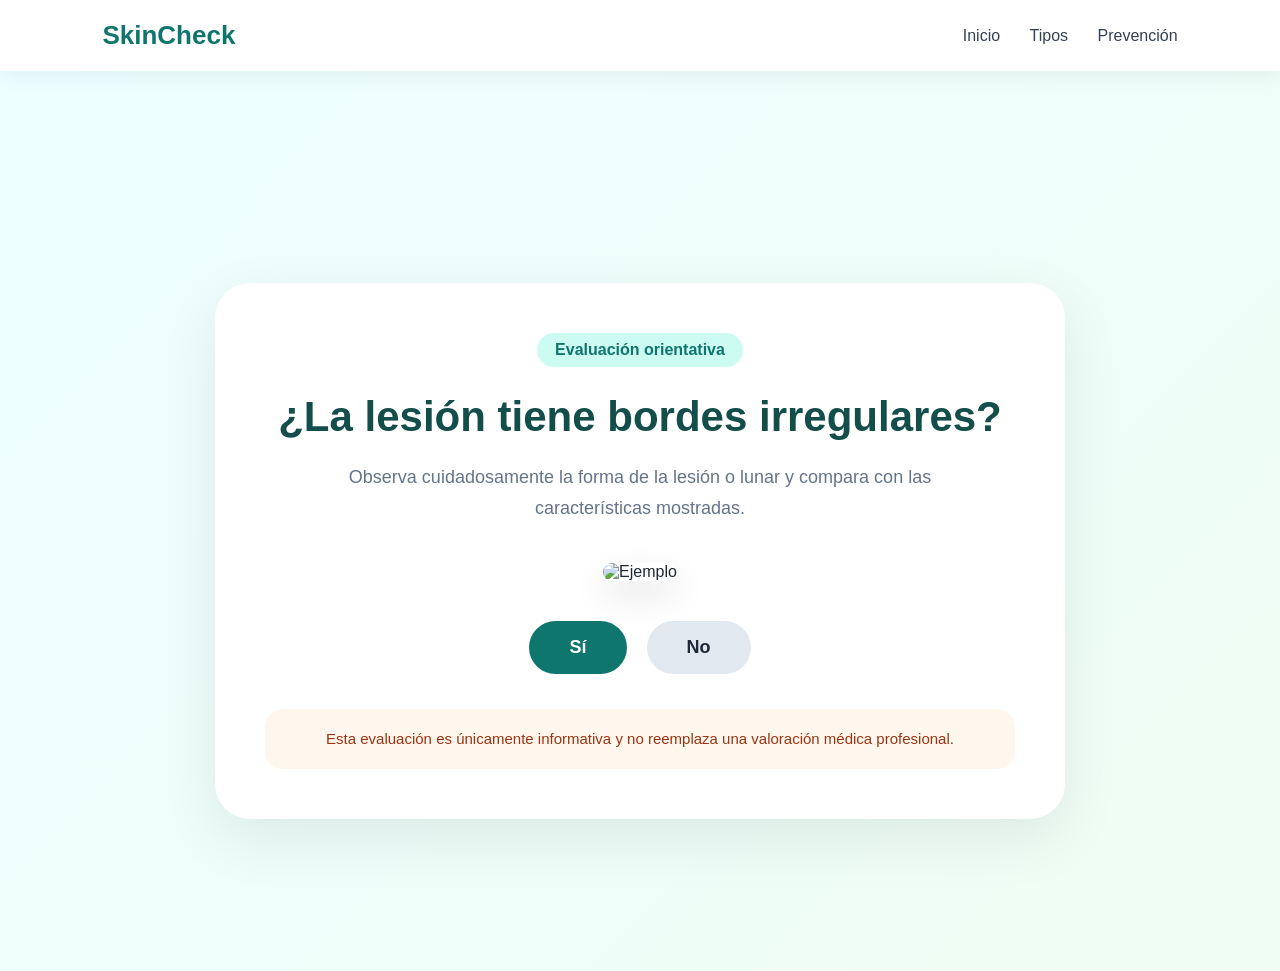
==== preguntas.html @ 2739abb2 "Codigo_Proyecto17-09" ====
<!DOCTYPE html>
<html lang="es">
<head>
    <meta charset="UTF-8">
    <title>Orientación | SkinCheck</title>

    <link rel="stylesheet" href="estilos.css">
</head>

<body>

    <header class="header">
        <div class="logo">SkinCheck</div>

        <nav>
            <a href="index.html">Inicio</a>
            <a href="index.html#tipos">Tipos</a>
            <a href="index.html#prevencion">Prevención</a>
        </nav>
    </header>

    <section class="preguntas-section">

        <div class="pregunta-card">

            <span class="paso">Evaluación orientativa</span>

            <h1 id="pregunta">
                ¿La lesión tiene bordes irregulares?
            </h1>

            <p class="descripcion-pregunta">
                Observa cuidadosamente la forma de la lesión o lunar y compara
                con las características mostradas.
            </p>

            <div class="imagen-contenedor">
                <img id="imagen" src="img/ejemplo1.jpg" alt="Ejemplo">
            </div>

            <div class="botones-respuesta">
                <button class="btn-si" onclick="responder('si')">
                    Sí
                </button>

                <button class="btn-no" onclick="responder('no')">
                    No
                </button>
            </div>

            <div class="aviso">
                Esta evaluación es únicamente informativa y no reemplaza
                una valoración médica profesional.
            </div>

        </div>

    </section>

    <script src="script.js"></script>

</body>
</html>
---- estilos.css ----
* {
    margin: 0;
    padding: 0;
    box-sizing: border-box;
}

body {
    font-family: 'Segoe UI', Arial, sans-serif;
    background: #f4fbf9;
    color: #1f2933;
}

.header {
    width: 100%;
    padding: 20px 8%;
    display: flex;
    justify-content: space-between;
    align-items: center;
    background: white;
    box-shadow: 0 4px 20px rgba(0,0,0,0.06);
    position: sticky;
    top: 0;
    z-index: 10;
}

.logo {
    font-size: 26px;
    font-weight: bold;
    color: #0f766e;
}

nav a {
    margin-left: 25px;
    text-decoration: none;
    color: #334155;
    font-weight: 500;
}

.btn-nav {
    background: #0f766e;
    color: white !important;
    padding: 10px 18px;
    border-radius: 30px;
}

.hero {
    min-height: 85vh;
    padding: 80px 8%;
    display: grid;
    grid-template-columns: 1.2fr 0.8fr;
    align-items: center;
    gap: 50px;
    background: linear-gradient(135deg, #ecfeff, #f0fdf4);
}

.etiqueta {
    background: #ccfbf1;
    color: #0f766e;
    padding: 8px 16px;
    border-radius: 30px;
    font-weight: bold;
}

.hero h1 {
    font-size: 58px;
    line-height: 1.1;
    margin: 25px 0;
    color: #134e4a;
}

.hero {
    min-height: 85vh;
    padding: 80px 8%;
    display: grid;
    grid-template-columns: 1.2fr 0.8fr;
    align-items: center;
    gap: 50px;

    background:
        radial-gradient(circle at 85% 20%, rgba(230, 126, 95, 0.18), transparent 30%),
        radial-gradient(circle at 15% 80%, rgba(91, 58, 75, 0.10), transparent 30%),
        #fff8f3;
}

.etiqueta {
    display: inline-block;
    background: #f8d9cc;
    color: #a94f3e;
    padding: 9px 17px;
    border-radius: 30px;
    font-weight: bold;
}

.hero h1 {
    font-size: 58px;
    line-height: 1.1;
    margin: 25px 0;
    color: #3f2935;
}

.hero p {
    font-size: 19px;
    line-height: 1.7;
    color: #5f5a60;
    max-width: 650px;
}

.hero-buttons {
    margin-top: 35px;
}

.btn-principal,
.btn-secundario {
    display: inline-block;
    text-decoration: none;
    padding: 14px 24px;
    border-radius: 35px;
    font-weight: bold;
    margin-right: 15px;
    transition: 0.3s ease;
}

.btn-principal {
    background: #d96c5f;
    color: white;
    box-shadow: 0 10px 25px rgba(217, 108, 95, 0.28);
}

.btn-principal:hover {
    background: #c85c50;
    transform: translateY(-3px);
}

.btn-secundario {
    border: 2px solid #5b3a4b;
    color: #5b3a4b;
    background: transparent;
}

.btn-secundario:hover {
    background: #5b3a4b;
    color: white;
    transform: translateY(-3px);
}

.hero-card {
    background: #fffdfb;
    padding: 35px;
    border-radius: 35px;
    box-shadow: 0 25px 60px rgba(91, 58, 75, 0.14);
    transform: rotate(2deg);
    border: 1px solid #f0ddd4;
}

.hero-card h3 {
    font-size: 28px;
    color: #5b3a4b;
    margin-bottom: 15px;
}

.hero-card p {
    font-size: 17px;
    color: #5f5a60;
}

.mini-stats {
    display: flex;
    gap: 20px;
    margin-top: 30px;
}

.mini-stats div {
    background: #fff0e8;
    padding: 20px;
    border-radius: 20px;
    flex: 1;
    border: 1px solid #f5d8cc;
}

.mini-stats strong {
    display: block;
    font-size: 30px;
    color: #d96c5f;
}

.mini-stats span {
    font-size: 14px;
    color: #5f5a60;
}

.section {
    padding: 80px 8%;
    text-align: center;
}

.section h2 {
    font-size: 38px;
    color: #134e4a;
    margin-bottom: 20px;
}

.section-text {
    max-width: 850px;
    margin: 0 auto 45px;
    font-size: 18px;
    line-height: 1.7;
    color: #475569;
}

.cards {
    display: grid;
    grid-template-columns: repeat(3, 1fr);
    gap: 25px;
}

.card {
    background: white;
    padding: 30px;
    border-radius: 25px;
    box-shadow: 0 12px 30px rgba(0,0,0,0.07);
    transition: 0.3s;
}

.card:hover {
    transform: translateY(-8px);
}

.card h3 {
    color: #0f766e;
    margin-bottom: 15px;
    font-size: 23px;
}

.card p {
    color: #475569;
    line-height: 1.6;
}

.oscuro {
    background: #134e4a;
}

.oscuro h2 {
    color: white;
}

.tipo {
    background: #ecfeff;
}

.lista-prevencion {
    max-width: 800px;
    margin: auto;
    display: grid;
    grid-template-columns: repeat(2, 1fr);
    gap: 18px;
}

.lista-prevencion p {
    background: white;
    padding: 20px;
    border-radius: 18px;
    box-shadow: 0 8px 25px rgba(0,0,0,0.06);
    font-weight: 500;
}

.cta {
    margin: 50px 8%;
    padding: 70px 30px;
    text-align: center;
    background: linear-gradient(135deg, #0f766e, #14b8a6);
    color: white;
    border-radius: 35px;
}

.cta h2 {
    font-size: 40px;
    margin-bottom: 15px;
}

.cta p {
    margin-bottom: 30px;
    font-size: 18px;
}

.cta .btn-principal {
    background: white;
    color: #0f766e;
}

footer {
    text-align: center;
    padding: 25px;
    background: #0f172a;
    color: white;
}

/* Responsive */
@media (max-width: 900px) {
    .hero {
        grid-template-columns: 1fr;
        text-align: center;
    }

    .hero h1 {
        font-size: 42px;
    }

    .cards,
    .lista-prevencion {
        grid-template-columns: 1fr;
    }

    nav {
        display: none;
    }
    
}

.claro {
    color: #d1fae5;
}

.tipos-grid {
    align-items: stretch;
}

.tipo {
    text-align: left;
    position: relative;
    overflow: hidden;
}

.tipo ul {
    margin: 20px 0;
    padding-left: 20px;
}

.tipo li {
    margin-bottom: 10px;
    color: #334155;
    line-height: 1.5;
}

.tag {
    display: inline-block;
    background: #ccfbf1;
    color: #0f766e;
    padding: 7px 14px;
    border-radius: 30px;
    font-size: 13px;
    font-weight: bold;
    margin-bottom: 15px;
}

.tag.peligro {
    background: #fee2e2;
    color: #b91c1c;
}

.alerta {
    background: #f8fafc;
    border-left: 4px solid #0f766e;
    padding: 15px;
    border-radius: 12px;
    font-size: 15px;
}

.destacado {
    border: 2px solid #14b8a6;
}

.advertencia-medica {
    margin-top: 50px;
    background: #fff7ed;
    border-left: 6px solid #f97316;
    padding: 30px;
    border-radius: 20px;
    max-width: 950px;
    margin-left: auto;
    margin-right: auto;
    text-align: left;
    box-shadow: 0 10px 25px rgba(0,0,0,0.06);
}

.advertencia-medica h3 {
    color: #c2410c;
    margin-bottom: 15px;
    font-size: 28px;
}

.advertencia-medica p {
    color: #7c2d12;
    line-height: 1.8;
    margin-bottom: 15px;
    font-size: 16px;
}


/* PREGUNTAS */

.preguntas-section {
    min-height: 100vh;
    display: flex;
    justify-content: center;
    align-items: center;
    padding: 120px 20px 60px;
    background:
    linear-gradient(
        135deg,
        #ecfeff,
        #f0fdf4
    );
}

.pregunta-card {
    background: white;
    width: 100%;
    max-width: 850px;
    padding: 50px;
    border-radius: 35px;
    box-shadow: 0 20px 60px rgba(0,0,0,0.08);
    text-align: center;
}

.paso {
    display: inline-block;
    background: #ccfbf1;
    color: #0f766e;
    padding: 8px 18px;
    border-radius: 30px;
    font-weight: bold;
    margin-bottom: 25px;
}

.pregunta-card h1 {
    font-size: 42px;
    color: #134e4a;
    margin-bottom: 20px;
    line-height: 1.2;
}

.descripcion-pregunta {
    color: #64748b;
    font-size: 18px;
    line-height: 1.7;
    max-width: 650px;
    margin: auto;
}

.imagen-contenedor {
    margin: 40px 0;
}

.imagen-contenedor img {
    width: 100%;
    max-width: 420px;
    border-radius: 25px;
    box-shadow: 0 15px 35px rgba(0,0,0,0.12);
}

.botones-respuesta {
    display: flex;
    justify-content: center;
    gap: 20px;
    margin-top: 20px;
}

.botones-respuesta button {
    border: none;
    padding: 16px 40px;
    border-radius: 40px;
    font-size: 18px;
    font-weight: bold;
    cursor: pointer;
    transition: 0.3s;
}

.btn-si {
    background: #0f766e;
    color: white;
}

.btn-no {
    background: #e2e8f0;
    color: #1e293b;
}

.btn-si:hover {
    transform: translateY(-4px);
    box-shadow: 0 10px 20px rgba(15,118,110,0.3);
}

.btn-no:hover {
    transform: translateY(-4px);
}

.aviso {
    margin-top: 35px;
    background: #fff7ed;
    color: #9a3412;
    padding: 18px;
    border-radius: 18px;
    font-size: 15px;
    line-height: 1.6;
}


/* RESULTADO */


.resultado-section {
    min-height: 100vh;
    padding: 120px 20px 60px;
    display: flex;
    justify-content: center;
    align-items: center;
    background: linear-gradient(135deg, #ecfeff, #f0fdf4);
}

.resultado-card {
    width: 100%;
    max-width: 850px;
    background: white;
    padding: 55px;
    border-radius: 35px;
    text-align: center;
    box-shadow: 0 20px 60px rgba(0,0,0,0.08);
}

.resultado-card h1 {
    font-size: 42px;
    color: #134e4a;
    margin: 25px 0;
}

.resultado-texto {
    font-size: 24px;
    font-weight: bold;
    color: #0f766e;
    margin-bottom: 35px;
}

.resultado-info {
    background: #fff7ed;
    border-left: 6px solid #f97316;
    padding: 28px;
    border-radius: 20px;
    text-align: left;
    margin-bottom: 35px;
}

.resultado-info h3 {
    color: #c2410c;
    font-size: 25px;
    margin-bottom: 12px;
}

.resultado-info p {
    color: #7c2d12;
    line-height: 1.7;
    margin-bottom: 12px;
}

.resultado-botones {
    display: flex;
    justify-content: center;
    gap: 18px;
    flex-wrap: wrap;
}


/* FOOTER */

.footer {
    background: #041b34;
    padding: 70px 20px 40px;
    color: white;
}

.footer-contenido {
    max-width: 1100px;
    margin: auto;
    text-align: center;
}

.footer h3 {
    font-size: 40px;
    margin-bottom: 20px;
    color: #5eead4;
}

.footer-texto {
    color: #cbd5e1;
    max-width: 750px;
    margin: auto;
    line-height: 1.8;
    margin-bottom: 40px;
    font-size: 17px;
}

.footer-aviso {
    background: rgba(255,255,255,0.05);
    border: 1px solid rgba(255,255,255,0.08);
    border-radius: 25px;
    padding: 35px;
    text-align: left;
    max-width: 900px;
    margin: auto;
}

.footer-aviso h4 {
    color: #fb923c;
    font-size: 28px;
    margin-bottom: 20px;
}

.footer-aviso p {
    color: #e2e8f0;
    line-height: 1.9;
    margin-bottom: 15px;
}

.copyright {
    margin-top: 40px;
    color: #94a3b8;
    font-size: 14px;
}




.card-click {
    cursor: pointer;
}

.card-click span {
    display: inline-block;
    margin-top: 18px;
    color: #0f766e;
    font-weight: bold;
}

.popup {
    display: none;
    position: fixed;
    inset: 0;
    background: rgba(15, 23, 42, 0.65);
    justify-content: center;
    align-items: center;
    z-index: 1000;
    padding: 20px;
}

.popup.activo {
    display: flex;
}

.popup-contenido {
    background: white;
    max-width: 700px;
    padding: 45px;
    border-radius: 30px;
    position: relative;
    box-shadow: 0 25px 70px rgba(0,0,0,0.25);
    animation: aparecer 0.3s ease;
}

.popup-contenido h2 {
    color: #0f766e;
    margin-bottom: 20px;
    font-size: 34px;
}

.popup-contenido p {
    color: #475569;
    line-height: 1.8;
    font-size: 17px;
}

.cerrar-popup {
    position: absolute;
    top: 18px;
    right: 22px;
    border: none;
    background: #fee2e2;
    color: #b91c1c;
    font-size: 28px;
    width: 42px;
    height: 42px;
    border-radius: 50%;
    cursor: pointer;
}

@keyframes aparecer {
    from {
        transform: scale(0.9);
        opacity: 0;
    }

    to {
        transform: scale(1);
        opacity: 1;
    }
}


.popup-contenido {
    max-height: 80vh;
    overflow-y: auto;
}

.popup-contenido p {
    text-align: left;
}


.cerrar-popup {
    transition: 0.3s;
}

.cerrar-popup:hover {
    background: #fecaca;
    transform: rotate(90deg);
}
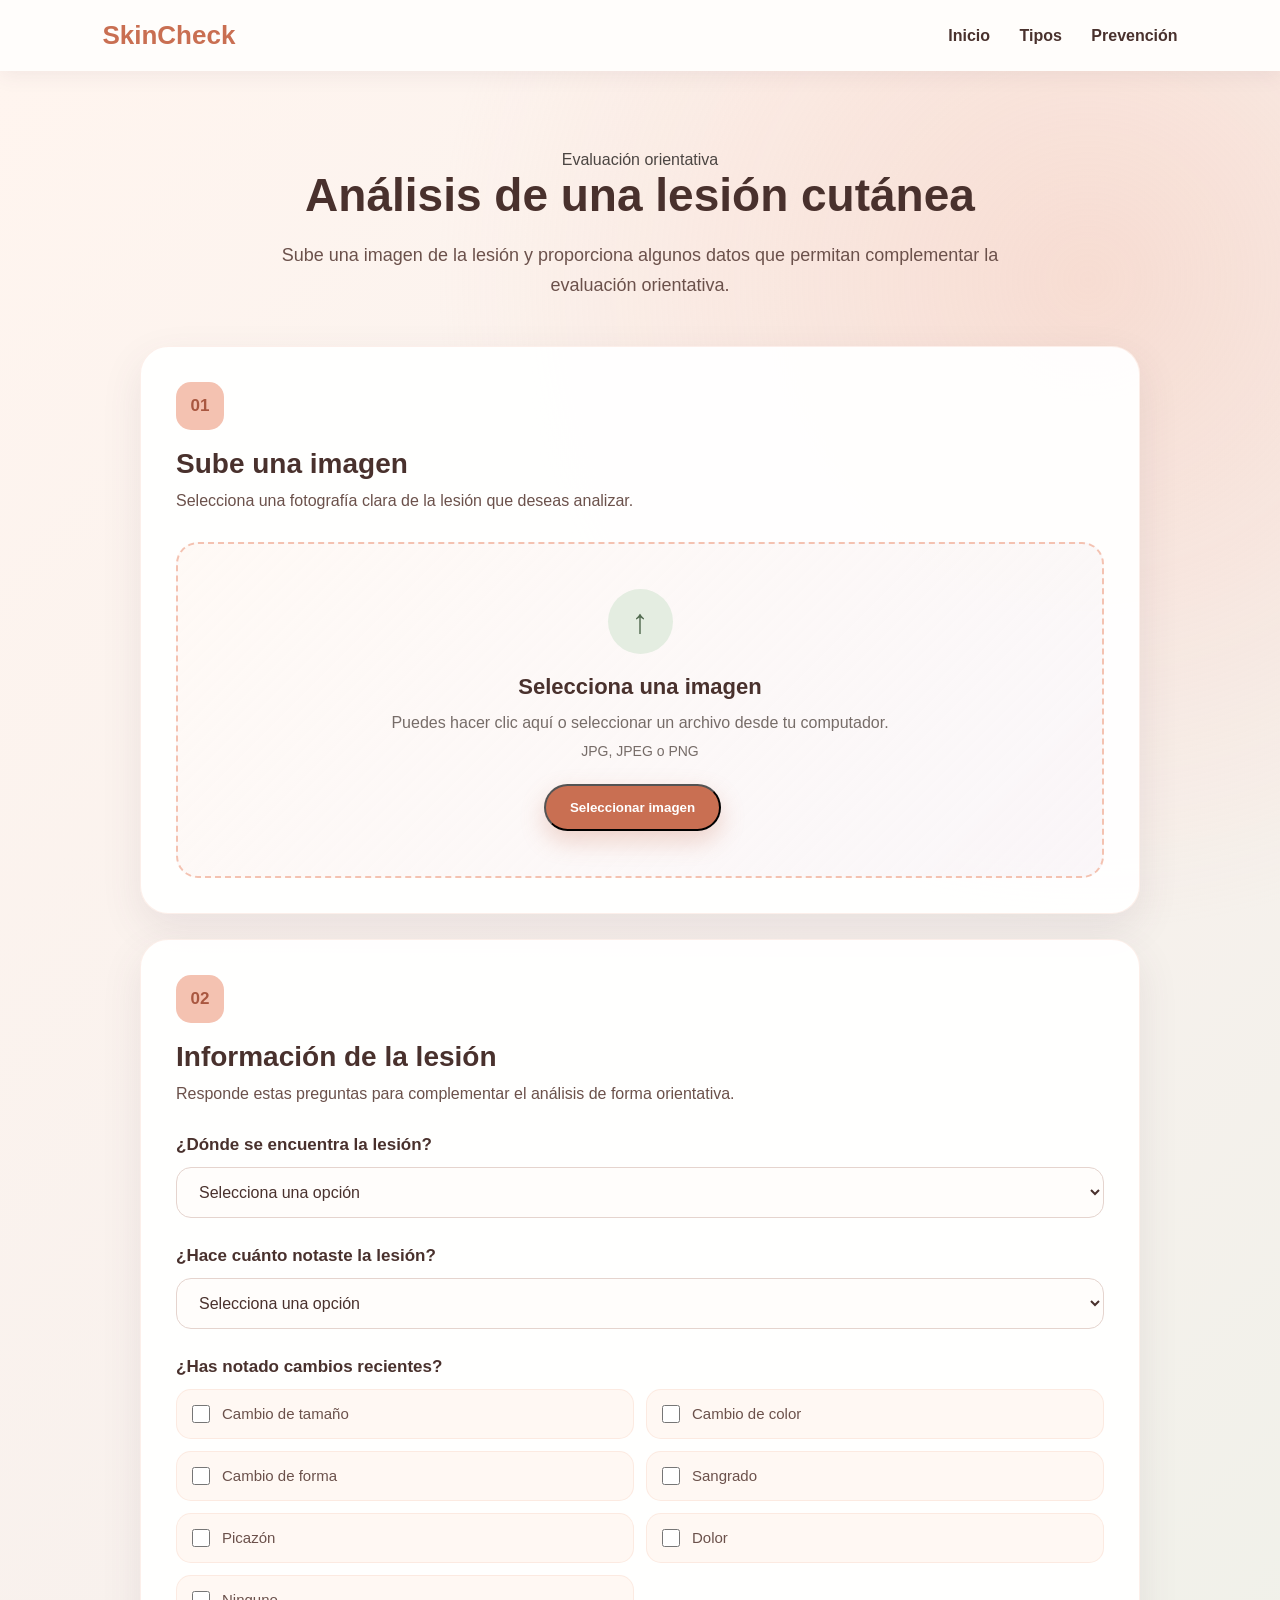
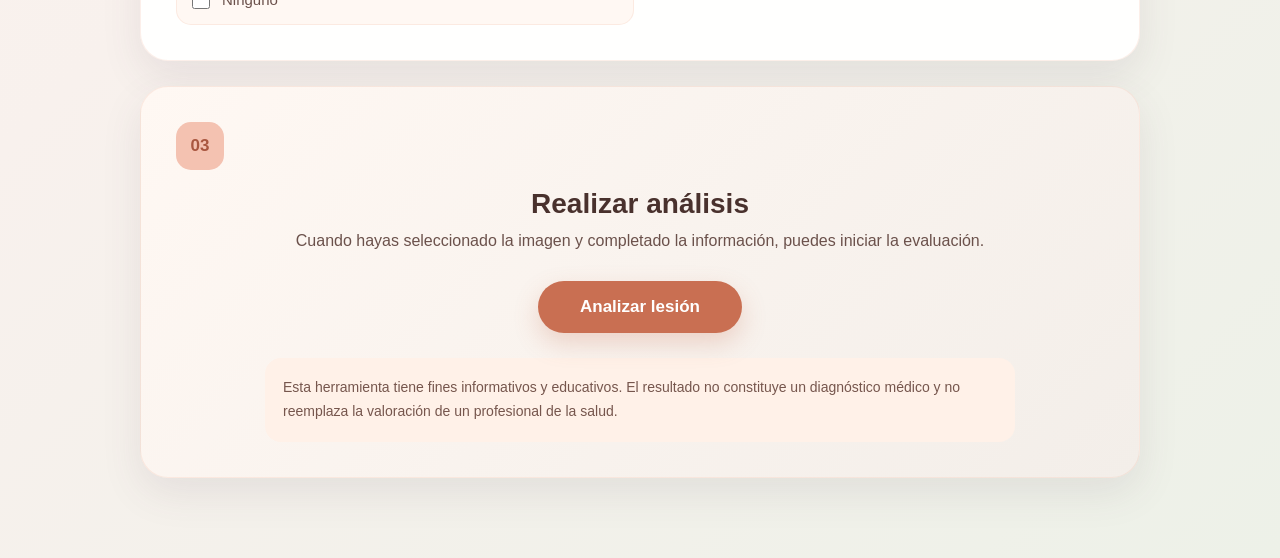
==== commit 0b4d3dc1: "Integrar modelo de IA y actualizar prototipo SkinCheck" ====
--- a/preguntas.html
+++ b/preguntas.html
@@ -2,7 +2,8 @@
 <html lang="es">
 <head>
     <meta charset="UTF-8">
-    <title>Orientación | SkinCheck</title>
+    <meta name="viewport" content="width=device-width, initial-scale=1.0">
+    <title>Análisis | SkinCheck</title>
 
     <link rel="stylesheet" href="estilos.css">
 </head>
@@ -19,43 +20,390 @@
         </nav>
     </header>
 
-    <section class="preguntas-section">
-
-        <div class="pregunta-card">
+
+    <main class="analisis-section">
+
+        <div class="analisis-header">
 
             <span class="paso">Evaluación orientativa</span>
 
-            <h1 id="pregunta">
-                ¿La lesión tiene bordes irregulares?
-            </h1>
-
-            <p class="descripcion-pregunta">
-                Observa cuidadosamente la forma de la lesión o lunar y compara
-                con las características mostradas.
+            <h1>Análisis de una lesión cutánea</h1>
+
+            <p>
+                Sube una imagen de la lesión y proporciona algunos datos
+                que permitan complementar la evaluación orientativa.
             </p>
 
-            <div class="imagen-contenedor">
-                <img id="imagen" src="img/ejemplo1.jpg" alt="Ejemplo">
-            </div>
-
-            <div class="botones-respuesta">
-                <button class="btn-si" onclick="responder('si')">
-                    Sí
+        </div>
+
+
+        <div class="analisis-contenedor">
+
+
+            <!-- =========================================
+                 PASO 1 - CARGAR IMAGEN
+            ========================================== -->
+
+            <section class="analisis-card">
+
+                <div class="numero-paso">
+                    01
+                </div>
+
+                <div class="titulo-paso">
+                    <h2>Sube una imagen</h2>
+
+                    <p>
+                        Selecciona una fotografía clara de la lesión
+                        que deseas analizar.
+                    </p>
+                </div>
+
+
+                <div class="zona-carga" id="zonaCarga">
+
+                    <div class="icono-carga">
+                        ↑
+                    </div>
+
+                    <h3>Selecciona una imagen</h3>
+
+                    <p>
+                        Puedes hacer clic aquí o seleccionar un archivo
+                        desde tu computador.
+                    </p>
+
+                    <span class="formatos">
+                        JPG, JPEG o PNG
+                    </span>
+
+                    <input
+                        type="file"
+                        id="imagenInput"
+                        accept="image/png, image/jpeg, image/jpg"
+                        hidden
+                    >
+
+                    <button
+                        type="button"
+                        class="btn-principal"
+                        id="btnSeleccionar"
+                    >
+                        Seleccionar imagen
+                    </button>
+
+                </div>
+
+
+                <!-- Vista previa -->
+
+                <div
+                    class="vista-previa"
+                    id="vistaPrevia"
+                    style="display: none;"
+                >
+
+                    <img
+                        id="imagenSeleccionada"
+                        src=""
+                        alt="Vista previa de la lesión"
+                    >
+
+                    <div class="informacion-imagen">
+
+                        <h3>Imagen seleccionada</h3>
+
+                        <p id="nombreImagen"></p>
+
+                        <button
+                            type="button"
+                            class="btn-secundario"
+                            id="btnCambiarImagen"
+                        >
+                            Cambiar imagen
+                        </button>
+
+                    </div>
+
+                </div>
+
+            </section>
+
+
+
+            <!-- =========================================
+                 PASO 2 - INFORMACIÓN DE LA LESIÓN
+            ========================================== -->
+
+            <section class="analisis-card">
+
+                <div class="numero-paso">
+                    02
+                </div>
+
+                <div class="titulo-paso">
+
+                    <h2>Información de la lesión</h2>
+
+                    <p>
+                        Responde estas preguntas para complementar
+                        el análisis de forma orientativa.
+                    </p>
+
+                </div>
+
+
+                <!-- Ubicación -->
+
+                <div class="campo-analisis">
+
+                    <label for="ubicacion">
+                        ¿Dónde se encuentra la lesión?
+                    </label>
+
+                    <select id="ubicacion">
+
+                        <option value="">
+                            Selecciona una opción
+                        </option>
+
+                        <option value="cara">
+                            Cara
+                        </option>
+
+                        <option value="cuello">
+                            Cuello
+                        </option>
+
+                        <option value="pecho">
+                            Pecho
+                        </option>
+
+                        <option value="espalda">
+                            Espalda
+                        </option>
+
+                        <option value="brazos">
+                            Brazos
+                        </option>
+
+                        <option value="manos">
+                            Manos
+                        </option>
+
+                        <option value="piernas">
+                            Piernas
+                        </option>
+
+                        <option value="pies">
+                            Pies
+                        </option>
+
+                        <option value="otra">
+                            Otra zona
+                        </option>
+
+                    </select>
+
+                </div>
+
+
+
+                <!-- Tiempo -->
+
+                <div class="campo-analisis">
+
+                    <label for="tiempo">
+                        ¿Hace cuánto notaste la lesión?
+                    </label>
+
+                    <select id="tiempo">
+
+                        <option value="">
+                            Selecciona una opción
+                        </option>
+
+                        <option value="menos-mes">
+                            Menos de 1 mes
+                        </option>
+
+                        <option value="uno-seis">
+                            Entre 1 y 6 meses
+                        </option>
+
+                        <option value="seis-doce">
+                            Entre 6 meses y 1 año
+                        </option>
+
+                        <option value="mas-ano">
+                            Más de 1 año
+                        </option>
+
+                        <option value="no-se">
+                            No estoy seguro
+                        </option>
+
+                    </select>
+
+                </div>
+
+
+
+                <!-- Cambios -->
+
+                <div class="campo-analisis">
+
+                    <label>
+                        ¿Has notado cambios recientes?
+                    </label>
+
+
+                    <div class="opciones-checkbox">
+
+                        <label class="opcion-checkbox">
+                            <input
+                                type="checkbox"
+                                name="cambios"
+                                value="tamano"
+                            >
+
+                            <span>
+                                Cambio de tamaño
+                            </span>
+                        </label>
+
+
+                        <label class="opcion-checkbox">
+                            <input
+                                type="checkbox"
+                                name="cambios"
+                                value="color"
+                            >
+
+                            <span>
+                                Cambio de color
+                            </span>
+                        </label>
+
+
+                        <label class="opcion-checkbox">
+                            <input
+                                type="checkbox"
+                                name="cambios"
+                                value="forma"
+                            >
+
+                            <span>
+                                Cambio de forma
+                            </span>
+                        </label>
+
+
+                        <label class="opcion-checkbox">
+                            <input
+                                type="checkbox"
+                                name="cambios"
+                                value="sangrado"
+                            >
+
+                            <span>
+                                Sangrado
+                            </span>
+                        </label>
+
+
+                        <label class="opcion-checkbox">
+                            <input
+                                type="checkbox"
+                                name="cambios"
+                                value="picazon"
+                            >
+
+                            <span>
+                                Picazón
+                            </span>
+                        </label>
+
+
+                        <label class="opcion-checkbox">
+                            <input
+                                type="checkbox"
+                                name="cambios"
+                                value="dolor"
+                            >
+
+                            <span>
+                                Dolor
+                            </span>
+                        </label>
+
+
+                        <label class="opcion-checkbox">
+                            <input
+                                type="checkbox"
+                                name="cambios"
+                                value="ninguno"
+                            >
+
+                            <span>
+                                Ninguno
+                            </span>
+                        </label>
+
+                    </div>
+
+                </div>
+
+            </section>
+
+
+
+            <!-- =========================================
+                 PASO 3 - ANALIZAR
+            ========================================== -->
+
+            <section class="analisis-card analisis-final">
+
+                <div class="numero-paso">
+                    03
+                </div>
+
+                <div class="titulo-paso">
+
+                    <h2>Realizar análisis</h2>
+
+                    <p>
+                        Cuando hayas seleccionado la imagen y completado
+                        la información, puedes iniciar la evaluación.
+                    </p>
+
+                </div>
+
+
+                <button
+                    type="button"
+                    class="btn-analizar"
+                    id="btnAnalizar"
+                >
+                    Analizar lesión
                 </button>
 
-                <button class="btn-no" onclick="responder('no')">
-                    No
-                </button>
-            </div>
-
-            <div class="aviso">
-                Esta evaluación es únicamente informativa y no reemplaza
-                una valoración médica profesional.
-            </div>
+
+                <p class="aviso-analisis">
+
+                    Esta herramienta tiene fines informativos y educativos.
+                    El resultado no constituye un diagnóstico médico y no
+                    reemplaza la valoración de un profesional de la salud.
+
+                </p>
+
+            </section>
+
 
         </div>
 
-    </section>
+    </main>
+
 
     <script src="script.js"></script>
 
--- a/estilos.css
+++ b/estilos.css
@@ -1,14 +1,59 @@
+/* =========================================================
+   SKINCHECK - ESTILO GENERAL
+   Paleta cálida, moderna y preventiva
+   ========================================================= */
+
 * {
     margin: 0;
     padding: 0;
     box-sizing: border-box;
 }
 
+:root {
+    --crema: #fff8f3;
+    --crema-claro: #fffdfb;
+
+    --melocoton: #e99a7c;
+    --terracota: #c96f52;
+    --terracota-oscuro: #a95740;
+
+    --coral-suave: #f4c2b1;
+    --rosa-suave: #f8ddd4;
+
+    --salvia: #8fa58c;
+    --salvia-claro: #e4ede1;
+    --verde-oscuro: #526b50;
+
+    --cafe: #49312d;
+    --cafe-suave: #6b514b;
+
+    --ciruela: #5d465c;
+    --ciruela-claro: #eee5ec;
+
+    --texto: #4b4542;
+    --texto-suave: #766c68;
+
+    --blanco: #ffffff;
+
+    --sombra: rgba(93, 70, 92, 0.12);
+    --sombra-fuerte: rgba(93, 70, 92, 0.20);
+}
+
+
+/* =========================================================
+   BODY
+   ========================================================= */
+
 body {
     font-family: 'Segoe UI', Arial, sans-serif;
-    background: #f4fbf9;
-    color: #1f2933;
-}
+    background: var(--crema);
+    color: var(--texto);
+}
+
+
+/* =========================================================
+   HEADER
+   ========================================================= */
 
 .header {
     width: 100%;
@@ -16,8 +61,11 @@
     display: flex;
     justify-content: space-between;
     align-items: center;
-    background: white;
-    box-shadow: 0 4px 20px rgba(0,0,0,0.06);
+
+    background: rgba(255, 253, 251, 0.96);
+
+    box-shadow: 0 4px 20px rgba(93, 70, 92, 0.08);
+
     position: sticky;
     top: 0;
     z-index: 10;
@@ -26,82 +74,88 @@
 .logo {
     font-size: 26px;
     font-weight: bold;
-    color: #0f766e;
+    color: var(--terracota);
 }
 
 nav a {
     margin-left: 25px;
     text-decoration: none;
-    color: #334155;
-    font-weight: 500;
+    color: var(--cafe);
+    font-weight: 600;
+    transition: 0.3s;
+}
+
+nav a:hover {
+    color: var(--terracota);
 }
 
 .btn-nav {
-    background: #0f766e;
+    background: var(--terracota);
     color: white !important;
     padding: 10px 18px;
     border-radius: 30px;
-}
+
+    box-shadow: 0 7px 18px rgba(201, 111, 82, 0.22);
+}
+
+.btn-nav:hover {
+    background: var(--terracota-oscuro);
+}
+
+
+/* =========================================================
+   HERO / INICIO
+   ========================================================= */
 
 .hero {
     min-height: 85vh;
     padding: 80px 8%;
+
     display: grid;
     grid-template-columns: 1.2fr 0.8fr;
+
     align-items: center;
     gap: 50px;
-    background: linear-gradient(135deg, #ecfeff, #f0fdf4);
+
+    background:
+        radial-gradient(
+            circle at 85% 20%,
+            rgba(244, 194, 177, 0.45),
+            transparent 35%
+        ),
+        linear-gradient(
+            135deg,
+            #fff4ed,
+            #f9f1ec,
+            #edf1e9
+        );
 }
 
 .etiqueta {
-    background: #ccfbf1;
-    color: #0f766e;
+    background: var(--coral-suave);
+    color: var(--terracota-oscuro);
+
     padding: 8px 16px;
     border-radius: 30px;
+
     font-weight: bold;
 }
 
 .hero h1 {
     font-size: 58px;
     line-height: 1.1;
+
     margin: 25px 0;
-    color: #134e4a;
-}
-
-.hero {
-    min-height: 85vh;
-    padding: 80px 8%;
-    display: grid;
-    grid-template-columns: 1.2fr 0.8fr;
-    align-items: center;
-    gap: 50px;
-
-    background:
-        radial-gradient(circle at 85% 20%, rgba(230, 126, 95, 0.18), transparent 30%),
-        radial-gradient(circle at 15% 80%, rgba(91, 58, 75, 0.10), transparent 30%),
-        #fff8f3;
-}
-
-.etiqueta {
-    display: inline-block;
-    background: #f8d9cc;
-    color: #a94f3e;
-    padding: 9px 17px;
-    border-radius: 30px;
-    font-weight: bold;
-}
-
-.hero h1 {
-    font-size: 58px;
-    line-height: 1.1;
-    margin: 25px 0;
-    color: #3f2935;
+
+    color: var(--cafe);
 }
 
 .hero p {
     font-size: 19px;
     line-height: 1.7;
-    color: #5f5a60;
+
+    color: var(--cafe-suave);
+
     max-width: 650px;
 }
 
@@ -112,198 +166,1240 @@
 .btn-principal,
 .btn-secundario {
     display: inline-block;
+
     text-decoration: none;
+
     padding: 14px 24px;
+
     border-radius: 35px;
+
     font-weight: bold;
+
     margin-right: 15px;
-    transition: 0.3s ease;
+
+    transition: 0.3s;
 }
 
 .btn-principal {
-    background: #d96c5f;
+    background: var(--terracota);
     color: white;
-    box-shadow: 0 10px 25px rgba(217, 108, 95, 0.28);
+
+    box-shadow:
+        0 10px 25px rgba(201, 111, 82, 0.28);
 }
 
 .btn-principal:hover {
-    background: #c85c50;
+    background: var(--terracota-oscuro);
     transform: translateY(-3px);
 }
 
 .btn-secundario {
-    border: 2px solid #5b3a4b;
-    color: #5b3a4b;
-    background: transparent;
+    border: 2px solid var(--terracota);
+    color: var(--terracota);
+    background: rgba(255,255,255,0.5);
 }
 
 .btn-secundario:hover {
-    background: #5b3a4b;
-    color: white;
+    background: var(--rosa-suave);
     transform: translateY(-3px);
 }
 
+
+/* =========================================================
+   TARJETA DEL HERO
+   ========================================================= */
+
 .hero-card {
-    background: #fffdfb;
+    background: rgba(255, 255, 255, 0.92);
+
     padding: 35px;
-    border-radius: 35px;
-    box-shadow: 0 25px 60px rgba(91, 58, 75, 0.14);
+
+    border-radius: 30px;
+
+    box-shadow:
+        0 25px 60px rgba(93, 70, 92, 0.15);
+
     transform: rotate(2deg);
-    border: 1px solid #f0ddd4;
+
+    border: 1px solid rgba(233, 154, 124, 0.25);
 }
 
 .hero-card h3 {
     font-size: 28px;
-    color: #5b3a4b;
+
+    color: var(--terracota);
+
     margin-bottom: 15px;
 }
 
 .hero-card p {
     font-size: 17px;
-    color: #5f5a60;
 }
 
 .mini-stats {
     display: flex;
     gap: 20px;
+
     margin-top: 30px;
 }
 
 .mini-stats div {
-    background: #fff0e8;
+    background: var(--salvia-claro);
+
     padding: 20px;
+
     border-radius: 20px;
+
     flex: 1;
-    border: 1px solid #f5d8cc;
 }
 
 .mini-stats strong {
     display: block;
+
     font-size: 30px;
-    color: #d96c5f;
+
+    color: var(--verde-oscuro);
 }
 
 .mini-stats span {
     font-size: 14px;
-    color: #5f5a60;
-}
+
+    color: var(--cafe-suave);
+}
+
+
+/* =========================================================
+   SECCIONES GENERALES
+   ========================================================= */
 
 .section {
     padding: 80px 8%;
+
     text-align: center;
+
+    background: var(--crema);
 }
 
 .section h2 {
     font-size: 38px;
-    color: #134e4a;
+
+    color: var(--cafe);
+
     margin-bottom: 20px;
 }
 
 .section-text {
     max-width: 850px;
+
     margin: 0 auto 45px;
+
     font-size: 18px;
+
     line-height: 1.7;
-    color: #475569;
-}
+
+    color: var(--cafe-suave);
+}
+
+
+/* =========================================================
+   TARJETAS
+   ========================================================= */
 
 .cards {
     display: grid;
+
     grid-template-columns: repeat(3, 1fr);
+
     gap: 25px;
 }
 
 .card {
-    background: white;
+    background: var(--blanco);
+
     padding: 30px;
+
     border-radius: 25px;
-    box-shadow: 0 12px 30px rgba(0,0,0,0.07);
+
+    box-shadow:
+        0 12px 30px var(--sombra);
+
+    border: 1px solid rgba(233, 154, 124, 0.12);
+
     transition: 0.3s;
 }
 
 .card:hover {
     transform: translateY(-8px);
+
+    box-shadow:
+        0 18px 35px var(--sombra-fuerte);
 }
 
 .card h3 {
-    color: #0f766e;
+    color: var(--terracota);
+
     margin-bottom: 15px;
+
     font-size: 23px;
 }
 
 .card p {
-    color: #475569;
+    color: var(--cafe-suave);
+
     line-height: 1.6;
 }
 
+
+/* =========================================================
+   SECCIÓN OSCURA
+   ========================================================= */
+
 .oscuro {
-    background: #134e4a;
+    background:
+        linear-gradient(
+            135deg,
+            var(--ciruela),
+            #6f5368
+        );
+
+    color: white;
 }
 
 .oscuro h2 {
-    color: white;
-}
+    color: #fffaf7;
+}
+
+.oscuro .section-text {
+    color: #f5e9e5;
+}
+
+
+/* =========================================================
+   TIPOS DE CÁNCER
+   ========================================================= */
 
 .tipo {
-    background: #ecfeff;
-}
+    background: #fff4ee;
+
+    text-align: left;
+
+    position: relative;
+
+    overflow: hidden;
+
+    border: 1px solid rgba(233, 154, 124, 0.22);
+}
+
+.tipo:nth-child(2) {
+    background: #f2f5ee;
+}
+
+.tipo:nth-child(3) {
+    background: #f4edf3;
+}
+
+.tipo h3 {
+    color: var(--cafe);
+}
+
+.tipo ul {
+    margin: 20px 0;
+
+    padding-left: 20px;
+}
+
+.tipo li {
+    margin-bottom: 10px;
+
+    color: var(--cafe-suave);
+
+    line-height: 1.5;
+}
+
+.tag {
+    display: inline-block;
+
+    background: var(--coral-suave);
+
+    color: var(--terracota-oscuro);
+
+    padding: 7px 14px;
+
+    border-radius: 30px;
+
+    font-size: 13px;
+
+    font-weight: bold;
+
+    margin-bottom: 15px;
+}
+
+.tag.peligro {
+    background: #ead6df;
+
+    color: var(--ciruela);
+}
+
+.alerta {
+    background: rgba(255,255,255,0.7);
+
+    border-left: 4px solid var(--terracota);
+
+    padding: 15px;
+
+    border-radius: 12px;
+
+    font-size: 15px;
+}
+
+.destacado {
+    border: 2px solid var(--melocoton);
+}
+
+
+/* =========================================================
+   PREVENCIÓN
+   ========================================================= */
 
 .lista-prevencion {
     max-width: 800px;
+
     margin: auto;
+
     display: grid;
+
     grid-template-columns: repeat(2, 1fr);
+
     gap: 18px;
 }
 
 .lista-prevencion p {
     background: white;
+
     padding: 20px;
+
     border-radius: 18px;
-    box-shadow: 0 8px 25px rgba(0,0,0,0.06);
+
+    box-shadow:
+        0 8px 25px rgba(93,70,92,0.08);
+
+    border-left: 4px solid var(--salvia);
+
     font-weight: 500;
-}
+
+    color: var(--cafe);
+}
+
+
+/* =========================================================
+   ADVERTENCIA MÉDICA
+   ========================================================= */
+
+.advertencia-medica {
+    margin-top: 50px;
+
+    background: #fff1e8;
+
+    border-left: 6px solid var(--melocoton);
+
+    padding: 30px;
+
+    border-radius: 20px;
+
+    max-width: 950px;
+
+    margin-left: auto;
+    margin-right: auto;
+
+    text-align: left;
+
+    box-shadow:
+        0 10px 25px rgba(93,70,92,0.07);
+}
+
+.advertencia-medica h3 {
+    color: var(--terracota-oscuro);
+
+    margin-bottom: 15px;
+
+    font-size: 28px;
+}
+
+.advertencia-medica p {
+    color: #76564d;
+
+    line-height: 1.8;
+
+    margin-bottom: 15px;
+
+    font-size: 16px;
+}
+
+
+/* =========================================================
+   CTA
+   ========================================================= */
 
 .cta {
     margin: 50px 8%;
+
     padding: 70px 30px;
+
     text-align: center;
-    background: linear-gradient(135deg, #0f766e, #14b8a6);
+
+    background:
+        linear-gradient(
+            135deg,
+            var(--terracota),
+            var(--melocoton)
+        );
+
     color: white;
+
     border-radius: 35px;
+
+    box-shadow:
+        0 20px 45px rgba(201,111,82,0.18);
 }
 
 .cta h2 {
     font-size: 40px;
+
     margin-bottom: 15px;
 }
 
 .cta p {
     margin-bottom: 30px;
+
     font-size: 18px;
 }
 
 .cta .btn-principal {
     background: white;
-    color: #0f766e;
-}
-
-footer {
+
+    color: var(--terracota);
+}
+
+
+/* =========================================================
+   ANÁLISIS DE LESIÓN
+   ========================================================= */
+
+.analisis-section {
+    min-height: 100vh;
+
+    padding: 80px 8%;
+
+    background:
+        radial-gradient(
+            circle at 85% 10%,
+            rgba(244, 194, 177, 0.45),
+            transparent 30%
+        ),
+        linear-gradient(
+            135deg,
+            #fff5ef,
+            #f8f1ed,
+            #edf1e8
+        );
+}
+
+
+/* =========================================================
+   ENCABEZADO DEL ANÁLISIS
+   ========================================================= */
+
+.analisis-header {
+    max-width: 900px;
+
+    margin: 0 auto 45px;
+
     text-align: center;
-    padding: 25px;
-    background: #0f172a;
+}
+
+.analisis-header .paso {
+    margin-bottom: 20px;
+}
+
+.analisis-header h1 {
+    font-size: 46px;
+
+    color: var(--cafe);
+
+    margin-bottom: 18px;
+
+    line-height: 1.15;
+}
+
+.analisis-header p {
+    max-width: 720px;
+
+    margin: auto;
+
+    color: var(--cafe-suave);
+
+    font-size: 18px;
+
+    line-height: 1.7;
+}
+
+
+/* =========================================================
+   CONTENEDOR PRINCIPAL
+   ========================================================= */
+
+.analisis-contenedor {
+    max-width: 1000px;
+
+    margin: auto;
+
+    display: flex;
+
+    flex-direction: column;
+
+    gap: 25px;
+}
+
+
+/* =========================================================
+   TARJETAS DEL ANÁLISIS
+   ========================================================= */
+
+.analisis-card {
+    background: rgba(255, 255, 255, 0.94);
+
+    padding: 35px;
+
+    border-radius: 28px;
+
+    border: 1px solid rgba(233, 154, 124, 0.16);
+
+    box-shadow:
+        0 15px 40px rgba(93, 70, 92, 0.10);
+
+    position: relative;
+}
+
+
+/* =========================================================
+   NÚMERO DEL PASO
+   ========================================================= */
+
+.numero-paso {
+    width: 48px;
+
+    height: 48px;
+
+    display: flex;
+
+    align-items: center;
+
+    justify-content: center;
+
+    border-radius: 15px;
+
+    background: var(--coral-suave);
+
+    color: var(--terracota-oscuro);
+
+    font-size: 17px;
+
+    font-weight: bold;
+
+    margin-bottom: 18px;
+}
+
+
+/* =========================================================
+   TÍTULO DEL PASO
+   ========================================================= */
+
+.titulo-paso h2 {
+    color: var(--cafe);
+
+    font-size: 28px;
+
+    margin-bottom: 8px;
+}
+
+.titulo-paso p {
+    color: var(--cafe-suave);
+
+    line-height: 1.6;
+
+    margin-bottom: 28px;
+}
+
+
+/* =========================================================
+   ZONA PARA SUBIR IMAGEN
+   ========================================================= */
+
+.zona-carga {
+    border: 2px dashed var(--coral-suave);
+
+    border-radius: 22px;
+
+    padding: 45px 25px;
+
+    text-align: center;
+
+    background:
+        linear-gradient(
+            135deg,
+            rgba(255, 248, 243, 0.8),
+            rgba(244, 237, 243, 0.45)
+        );
+
+    transition: 0.3s;
+}
+
+.zona-carga:hover {
+    border-color: var(--melocoton);
+
+    background: #fff8f3;
+}
+
+.icono-carga {
+    width: 65px;
+
+    height: 65px;
+
+    display: flex;
+
+    align-items: center;
+
+    justify-content: center;
+
+    margin: 0 auto 20px;
+
+    border-radius: 50%;
+
+    background: var(--salvia-claro);
+
+    color: var(--verde-oscuro);
+
+    font-size: 34px;
+
+    font-weight: bold;
+}
+
+.zona-carga h3 {
+    color: var(--cafe);
+
+    font-size: 22px;
+
+    margin-bottom: 10px;
+}
+
+.zona-carga p {
+    color: var(--texto-suave);
+
+    line-height: 1.6;
+
+    margin-bottom: 8px;
+}
+
+.formatos {
+    display: block;
+
+    color: var(--texto-suave);
+
+    font-size: 14px;
+
+    margin-bottom: 25px;
+}
+
+
+/* =========================================================
+   VISTA PREVIA DE LA IMAGEN
+   ========================================================= */
+
+.vista-previa {
+    display: flex;
+
+    align-items: center;
+
+    gap: 30px;
+
+    padding: 20px;
+
+    border-radius: 22px;
+
+    background: var(--crema);
+
+    border: 1px solid rgba(233,154,124,0.18);
+}
+
+.vista-previa img {
+    width: 240px;
+
+    height: 200px;
+
+    object-fit: cover;
+
+    border-radius: 18px;
+
+    box-shadow:
+        0 10px 25px rgba(93,70,92,0.12);
+}
+
+.informacion-imagen {
+    flex: 1;
+
+    text-align: left;
+}
+
+.informacion-imagen h3 {
+    color: var(--cafe);
+
+    font-size: 22px;
+
+    margin-bottom: 8px;
+}
+
+.informacion-imagen p {
+    color: var(--texto-suave);
+
+    margin-bottom: 20px;
+
+    word-break: break-word;
+}
+
+
+/* =========================================================
+   CAMPOS DEL ANÁLISIS
+   ========================================================= */
+
+.campo-analisis {
+    margin-bottom: 28px;
+}
+
+.campo-analisis:last-child {
+    margin-bottom: 0;
+}
+
+.campo-analisis > label {
+    display: block;
+
+    color: var(--cafe);
+
+    font-weight: 700;
+
+    font-size: 17px;
+
+    margin-bottom: 12px;
+}
+
+.campo-analisis select {
+    width: 100%;
+
+    padding: 15px 18px;
+
+    border: 1px solid #e5d4ce;
+
+    border-radius: 15px;
+
+    background: #fffdfb;
+
+    color: var(--cafe);
+
+    font-size: 16px;
+
+    outline: none;
+
+    cursor: pointer;
+
+    transition: 0.3s;
+}
+
+.campo-analisis select:focus {
+    border-color: var(--melocoton);
+
+    box-shadow:
+        0 0 0 3px rgba(233,154,124,0.15);
+}
+
+
+/* =========================================================
+   OPCIONES DE CAMBIOS
+   ========================================================= */
+
+.opciones-checkbox {
+    display: grid;
+
+    grid-template-columns: repeat(2, 1fr);
+
+    gap: 12px;
+}
+
+.opcion-checkbox {
+    display: flex;
+
+    align-items: center;
+
+    gap: 12px;
+
+    padding: 15px;
+
+    border-radius: 15px;
+
+    background: #fff8f3;
+
+    border: 1px solid rgba(233,154,124,0.15);
+
+    cursor: pointer;
+
+    transition: 0.3s;
+}
+
+.opcion-checkbox:hover {
+    background: var(--rosa-suave);
+
+    border-color: var(--coral-suave);
+}
+
+.opcion-checkbox input {
+    width: 18px;
+
+    height: 18px;
+
+    accent-color: var(--terracota);
+
+    cursor: pointer;
+}
+
+.opcion-checkbox span {
+    color: var(--cafe-suave);
+
+    font-size: 15px;
+}
+
+
+/* =========================================================
+   BOTÓN DE ANALIZAR
+   ========================================================= */
+
+.analisis-final {
+    text-align: center;
+
+    background:
+        linear-gradient(
+            135deg,
+            #fff8f3,
+            #f3eee9
+        );
+}
+
+.btn-analizar {
+    border: none;
+
+    padding: 16px 42px;
+
+    border-radius: 40px;
+
+    background: var(--terracota);
+
     color: white;
-}
-
-/* Responsive */
+
+    font-size: 17px;
+
+    font-weight: bold;
+
+    cursor: pointer;
+
+    box-shadow:
+        0 10px 25px rgba(201,111,82,0.25);
+
+    transition: 0.3s;
+}
+
+.btn-analizar:hover {
+    background: var(--terracota-oscuro);
+
+    transform: translateY(-3px);
+
+    box-shadow:
+        0 14px 30px rgba(201,111,82,0.30);
+}
+
+.aviso-analisis {
+    max-width: 750px;
+
+    margin: 25px auto 0;
+
+    padding: 18px;
+
+    border-radius: 16px;
+
+    background: #fff1e8;
+
+    color: #76564d;
+
+    font-size: 14px;
+
+    line-height: 1.7;
+
+    text-align: left;
+}
+
+/* =========================================================
+   RESULTADO
+   ========================================================= */
+
+.resultado-section {
+    min-height: 100vh;
+
+    padding: 120px 20px 60px;
+
+    display: flex;
+
+    justify-content: center;
+
+    align-items: center;
+
+    background:
+        radial-gradient(
+            circle at 80% 20%,
+            rgba(244,194,177,0.4),
+            transparent 30%
+        ),
+        linear-gradient(
+            135deg,
+            #fff5ef,
+            #edf1e8
+        );
+}
+
+.resultado-card {
+    width: 100%;
+
+    max-width: 850px;
+
+    background: white;
+
+    padding: 55px;
+
+    border-radius: 35px;
+
+    text-align: center;
+
+    box-shadow:
+        0 20px 60px rgba(93,70,92,0.14);
+}
+
+.resultado-card h1 {
+    font-size: 42px;
+
+    color: var(--cafe);
+
+    margin: 25px 0;
+}
+
+.resultado-texto {
+    font-size: 24px;
+
+    font-weight: bold;
+
+    color: var(--terracota);
+
+    margin-bottom: 35px;
+}
+
+.resultado-info {
+    background: #fff1e8;
+
+    border-left: 6px solid var(--melocoton);
+
+    padding: 28px;
+
+    border-radius: 20px;
+
+    text-align: left;
+
+    margin-bottom: 35px;
+}
+
+.resultado-info h3 {
+    color: var(--terracota-oscuro);
+
+    font-size: 25px;
+
+    margin-bottom: 12px;
+}
+
+.resultado-info p {
+    color: #76564d;
+
+    line-height: 1.7;
+
+    margin-bottom: 12px;
+}
+
+.resultado-botones {
+    display: flex;
+
+    justify-content: center;
+
+    gap: 18px;
+
+    flex-wrap: wrap;
+}
+
+
+/* =========================================================
+   POPUPS
+   ========================================================= */
+
+.card-click {
+    cursor: pointer;
+}
+
+.card-click span {
+    display: inline-block;
+
+    margin-top: 18px;
+
+    color: var(--terracota);
+
+    font-weight: bold;
+}
+
+.popup {
+    display: none;
+
+    position: fixed;
+
+    inset: 0;
+
+    background: rgba(73,49,45,0.68);
+
+    justify-content: center;
+
+    align-items: center;
+
+    z-index: 1000;
+
+    padding: 20px;
+}
+
+.popup.activo {
+    display: flex;
+}
+
+.popup-contenido {
+    background: var(--crema-claro);
+
+    max-width: 700px;
+
+    padding: 45px;
+
+    border-radius: 30px;
+
+    position: relative;
+
+    box-shadow:
+        0 25px 70px rgba(73,49,45,0.28);
+
+    animation: aparecer 0.3s ease;
+
+    max-height: 80vh;
+
+    overflow-y: auto;
+
+    border: 1px solid rgba(233,154,124,0.25);
+}
+
+.popup-contenido h2 {
+    color: var(--terracota);
+
+    margin-bottom: 20px;
+
+    font-size: 34px;
+}
+
+.popup-contenido p {
+    color: var(--cafe-suave);
+
+    line-height: 1.8;
+
+    font-size: 17px;
+
+    text-align: left;
+}
+
+.cerrar-popup {
+    position: absolute;
+
+    top: 18px;
+
+    right: 22px;
+
+    border: none;
+
+    background: var(--rosa-suave);
+
+    color: var(--terracota-oscuro);
+
+    font-size: 28px;
+
+    width: 42px;
+
+    height: 42px;
+
+    border-radius: 50%;
+
+    cursor: pointer;
+
+    transition: 0.3s;
+
+    z-index: 2;
+}
+
+.cerrar-popup:hover {
+    background: var(--coral-suave);
+
+    transform: rotate(90deg);
+}
+
+@keyframes aparecer {
+    from {
+        transform: scale(0.9);
+
+        opacity: 0;
+    }
+
+    to {
+        transform: scale(1);
+
+        opacity: 1;
+    }
+}
+
+
+/* =========================================================
+   FOOTER
+   ========================================================= */
+
+.footer {
+    background:
+        linear-gradient(
+            135deg,
+            #49312d,
+            #5d465c
+        );
+
+    padding: 70px 20px 40px;
+
+    color: white;
+}
+
+.footer-contenido {
+    max-width: 1100px;
+
+    margin: auto;
+
+    text-align: center;
+}
+
+.footer h3 {
+    font-size: 40px;
+
+    margin-bottom: 20px;
+
+    color: #f4c2b1;
+}
+
+.footer-texto {
+    color: #f0e3df;
+
+    max-width: 750px;
+
+    margin: auto;
+
+    line-height: 1.8;
+
+    margin-bottom: 40px;
+
+    font-size: 17px;
+}
+
+.footer-aviso {
+    background: rgba(255,255,255,0.07);
+
+    border: 1px solid rgba(255,255,255,0.12);
+
+    border-radius: 25px;
+
+    padding: 35px;
+
+    text-align: left;
+
+    max-width: 900px;
+
+    margin: auto;
+}
+
+.footer-aviso h4 {
+    color: #f4c2b1;
+
+    font-size: 28px;
+
+    margin-bottom: 20px;
+}
+
+.footer-aviso p {
+    color: #eadbd7;
+
+    line-height: 1.9;
+
+    margin-bottom: 15px;
+}
+
+.copyright {
+    margin-top: 40px;
+
+    color: #cbb9b4;
+
+    font-size: 14px;
+}
+
+
+/* =========================================================
+   ELEMENTOS ADICIONALES
+   ========================================================= */
+
+.claro {
+    color: #f8ddd4;
+}
+
+.tipos-grid {
+    align-items: stretch;
+}
+
+
+/* =========================================================
+   RESPONSIVE
+   ========================================================= */
+
 @media (max-width: 900px) {
+
     .hero {
         grid-template-columns: 1fr;
+
         text-align: center;
     }
 
     .hero h1 {
         font-size: 42px;
+    }
+
+    .hero p {
+        margin: auto;
+    }
+
+    .hero-card {
+        transform: none;
     }
 
     .cards,
@@ -314,412 +1410,50 @@
     nav {
         display: none;
     }
-    
-}
-
-.claro {
-    color: #d1fae5;
-}
-
-.tipos-grid {
-    align-items: stretch;
-}
-
-.tipo {
-    text-align: left;
-    position: relative;
-    overflow: hidden;
-}
-
-.tipo ul {
-    margin: 20px 0;
-    padding-left: 20px;
-}
-
-.tipo li {
-    margin-bottom: 10px;
-    color: #334155;
-    line-height: 1.5;
-}
-
-.tag {
-    display: inline-block;
-    background: #ccfbf1;
-    color: #0f766e;
-    padding: 7px 14px;
-    border-radius: 30px;
-    font-size: 13px;
-    font-weight: bold;
-    margin-bottom: 15px;
-}
-
-.tag.peligro {
-    background: #fee2e2;
-    color: #b91c1c;
-}
-
-.alerta {
-    background: #f8fafc;
-    border-left: 4px solid #0f766e;
-    padding: 15px;
-    border-radius: 12px;
-    font-size: 15px;
-}
-
-.destacado {
-    border: 2px solid #14b8a6;
-}
-
-.advertencia-medica {
-    margin-top: 50px;
-    background: #fff7ed;
-    border-left: 6px solid #f97316;
-    padding: 30px;
-    border-radius: 20px;
-    max-width: 950px;
-    margin-left: auto;
-    margin-right: auto;
-    text-align: left;
-    box-shadow: 0 10px 25px rgba(0,0,0,0.06);
-}
-
-.advertencia-medica h3 {
-    color: #c2410c;
-    margin-bottom: 15px;
-    font-size: 28px;
-}
-
-.advertencia-medica p {
-    color: #7c2d12;
-    line-height: 1.8;
-    margin-bottom: 15px;
-    font-size: 16px;
-}
-
-
-/* PREGUNTAS */
-
-.preguntas-section {
-    min-height: 100vh;
-    display: flex;
-    justify-content: center;
-    align-items: center;
-    padding: 120px 20px 60px;
-    background:
-    linear-gradient(
-        135deg,
-        #ecfeff,
-        #f0fdf4
-    );
-}
-
-.pregunta-card {
-    background: white;
-    width: 100%;
-    max-width: 850px;
-    padding: 50px;
-    border-radius: 35px;
-    box-shadow: 0 20px 60px rgba(0,0,0,0.08);
-    text-align: center;
-}
-
-.paso {
-    display: inline-block;
-    background: #ccfbf1;
-    color: #0f766e;
-    padding: 8px 18px;
-    border-radius: 30px;
-    font-weight: bold;
-    margin-bottom: 25px;
-}
-
-.pregunta-card h1 {
-    font-size: 42px;
-    color: #134e4a;
-    margin-bottom: 20px;
-    line-height: 1.2;
-}
-
-.descripcion-pregunta {
-    color: #64748b;
-    font-size: 18px;
-    line-height: 1.7;
-    max-width: 650px;
-    margin: auto;
-}
-
-.imagen-contenedor {
-    margin: 40px 0;
-}
-
-.imagen-contenedor img {
-    width: 100%;
-    max-width: 420px;
-    border-radius: 25px;
-    box-shadow: 0 15px 35px rgba(0,0,0,0.12);
-}
-
-.botones-respuesta {
-    display: flex;
-    justify-content: center;
-    gap: 20px;
-    margin-top: 20px;
-}
-
-.botones-respuesta button {
-    border: none;
-    padding: 16px 40px;
-    border-radius: 40px;
-    font-size: 18px;
-    font-weight: bold;
-    cursor: pointer;
-    transition: 0.3s;
-}
-
-.btn-si {
-    background: #0f766e;
-    color: white;
-}
-
-.btn-no {
-    background: #e2e8f0;
-    color: #1e293b;
-}
-
-.btn-si:hover {
-    transform: translateY(-4px);
-    box-shadow: 0 10px 20px rgba(15,118,110,0.3);
-}
-
-.btn-no:hover {
-    transform: translateY(-4px);
-}
-
-.aviso {
-    margin-top: 35px;
-    background: #fff7ed;
-    color: #9a3412;
-    padding: 18px;
-    border-radius: 18px;
-    font-size: 15px;
-    line-height: 1.6;
-}
-
-
-/* RESULTADO */
-
-
-.resultado-section {
-    min-height: 100vh;
-    padding: 120px 20px 60px;
-    display: flex;
-    justify-content: center;
-    align-items: center;
-    background: linear-gradient(135deg, #ecfeff, #f0fdf4);
-}
-
-.resultado-card {
-    width: 100%;
-    max-width: 850px;
-    background: white;
-    padding: 55px;
-    border-radius: 35px;
-    text-align: center;
-    box-shadow: 0 20px 60px rgba(0,0,0,0.08);
-}
-
-.resultado-card h1 {
-    font-size: 42px;
-    color: #134e4a;
-    margin: 25px 0;
-}
-
-.resultado-texto {
-    font-size: 24px;
-    font-weight: bold;
-    color: #0f766e;
-    margin-bottom: 35px;
-}
-
-.resultado-info {
-    background: #fff7ed;
-    border-left: 6px solid #f97316;
-    padding: 28px;
-    border-radius: 20px;
-    text-align: left;
-    margin-bottom: 35px;
-}
-
-.resultado-info h3 {
-    color: #c2410c;
-    font-size: 25px;
-    margin-bottom: 12px;
-}
-
-.resultado-info p {
-    color: #7c2d12;
-    line-height: 1.7;
-    margin-bottom: 12px;
-}
-
-.resultado-botones {
-    display: flex;
-    justify-content: center;
-    gap: 18px;
-    flex-wrap: wrap;
-}
-
-
-/* FOOTER */
-
-.footer {
-    background: #041b34;
-    padding: 70px 20px 40px;
-    color: white;
-}
-
-.footer-contenido {
-    max-width: 1100px;
-    margin: auto;
-    text-align: center;
-}
-
-.footer h3 {
-    font-size: 40px;
-    margin-bottom: 20px;
-    color: #5eead4;
-}
-
-.footer-texto {
-    color: #cbd5e1;
-    max-width: 750px;
-    margin: auto;
-    line-height: 1.8;
-    margin-bottom: 40px;
-    font-size: 17px;
-}
-
-.footer-aviso {
-    background: rgba(255,255,255,0.05);
-    border: 1px solid rgba(255,255,255,0.08);
-    border-radius: 25px;
-    padding: 35px;
-    text-align: left;
-    max-width: 900px;
-    margin: auto;
-}
-
-.footer-aviso h4 {
-    color: #fb923c;
-    font-size: 28px;
-    margin-bottom: 20px;
-}
-
-.footer-aviso p {
-    color: #e2e8f0;
-    line-height: 1.9;
-    margin-bottom: 15px;
-}
-
-.copyright {
-    margin-top: 40px;
-    color: #94a3b8;
-    font-size: 14px;
-}
-
-
-
-
-.card-click {
-    cursor: pointer;
-}
-
-.card-click span {
-    display: inline-block;
-    margin-top: 18px;
-    color: #0f766e;
-    font-weight: bold;
-}
-
-.popup {
-    display: none;
-    position: fixed;
-    inset: 0;
-    background: rgba(15, 23, 42, 0.65);
-    justify-content: center;
-    align-items: center;
-    z-index: 1000;
-    padding: 20px;
-}
-
-.popup.activo {
-    display: flex;
-}
-
-.popup-contenido {
-    background: white;
-    max-width: 700px;
-    padding: 45px;
-    border-radius: 30px;
-    position: relative;
-    box-shadow: 0 25px 70px rgba(0,0,0,0.25);
-    animation: aparecer 0.3s ease;
-}
-
-.popup-contenido h2 {
-    color: #0f766e;
-    margin-bottom: 20px;
-    font-size: 34px;
-}
-
-.popup-contenido p {
-    color: #475569;
-    line-height: 1.8;
-    font-size: 17px;
-}
-
-.cerrar-popup {
-    position: absolute;
-    top: 18px;
-    right: 22px;
-    border: none;
-    background: #fee2e2;
-    color: #b91c1c;
-    font-size: 28px;
-    width: 42px;
-    height: 42px;
-    border-radius: 50%;
-    cursor: pointer;
-}
-
-@keyframes aparecer {
-    from {
-        transform: scale(0.9);
-        opacity: 0;
-    }
-
-    to {
-        transform: scale(1);
-        opacity: 1;
-    }
-}
-
-
-.popup-contenido {
-    max-height: 80vh;
-    overflow-y: auto;
-}
-
-.popup-contenido p {
-    text-align: left;
-}
-
-
-.cerrar-popup {
-    transition: 0.3s;
-}
-
-.cerrar-popup:hover {
-    background: #fecaca;
-    transform: rotate(90deg);
+
+    .mini-stats {
+        flex-direction: column;
+    }
+
+    .pregunta-card,
+    .resultado-card {
+        padding: 30px 20px;
+    }
+
+        .analisis-section {
+        padding: 60px 20px 40px;
+    }
+
+    .analisis-header h1 {
+        font-size: 36px;
+    }
+
+    .analisis-card {
+        padding: 25px 20px;
+    }
+
+    .vista-previa {
+        flex-direction: column;
+
+        align-items: stretch;
+    }
+
+    .vista-previa img {
+        width: 100%;
+
+        height: 280px;
+    }
+
+    .informacion-imagen {
+        text-align: center;
+    }
+
+    .opciones-checkbox {
+        grid-template-columns: 1fr;
+    }
+
+    .pregunta-card h1,
+    .resultado-card h1 {
+        font-size: 34px;
+    }
 }
